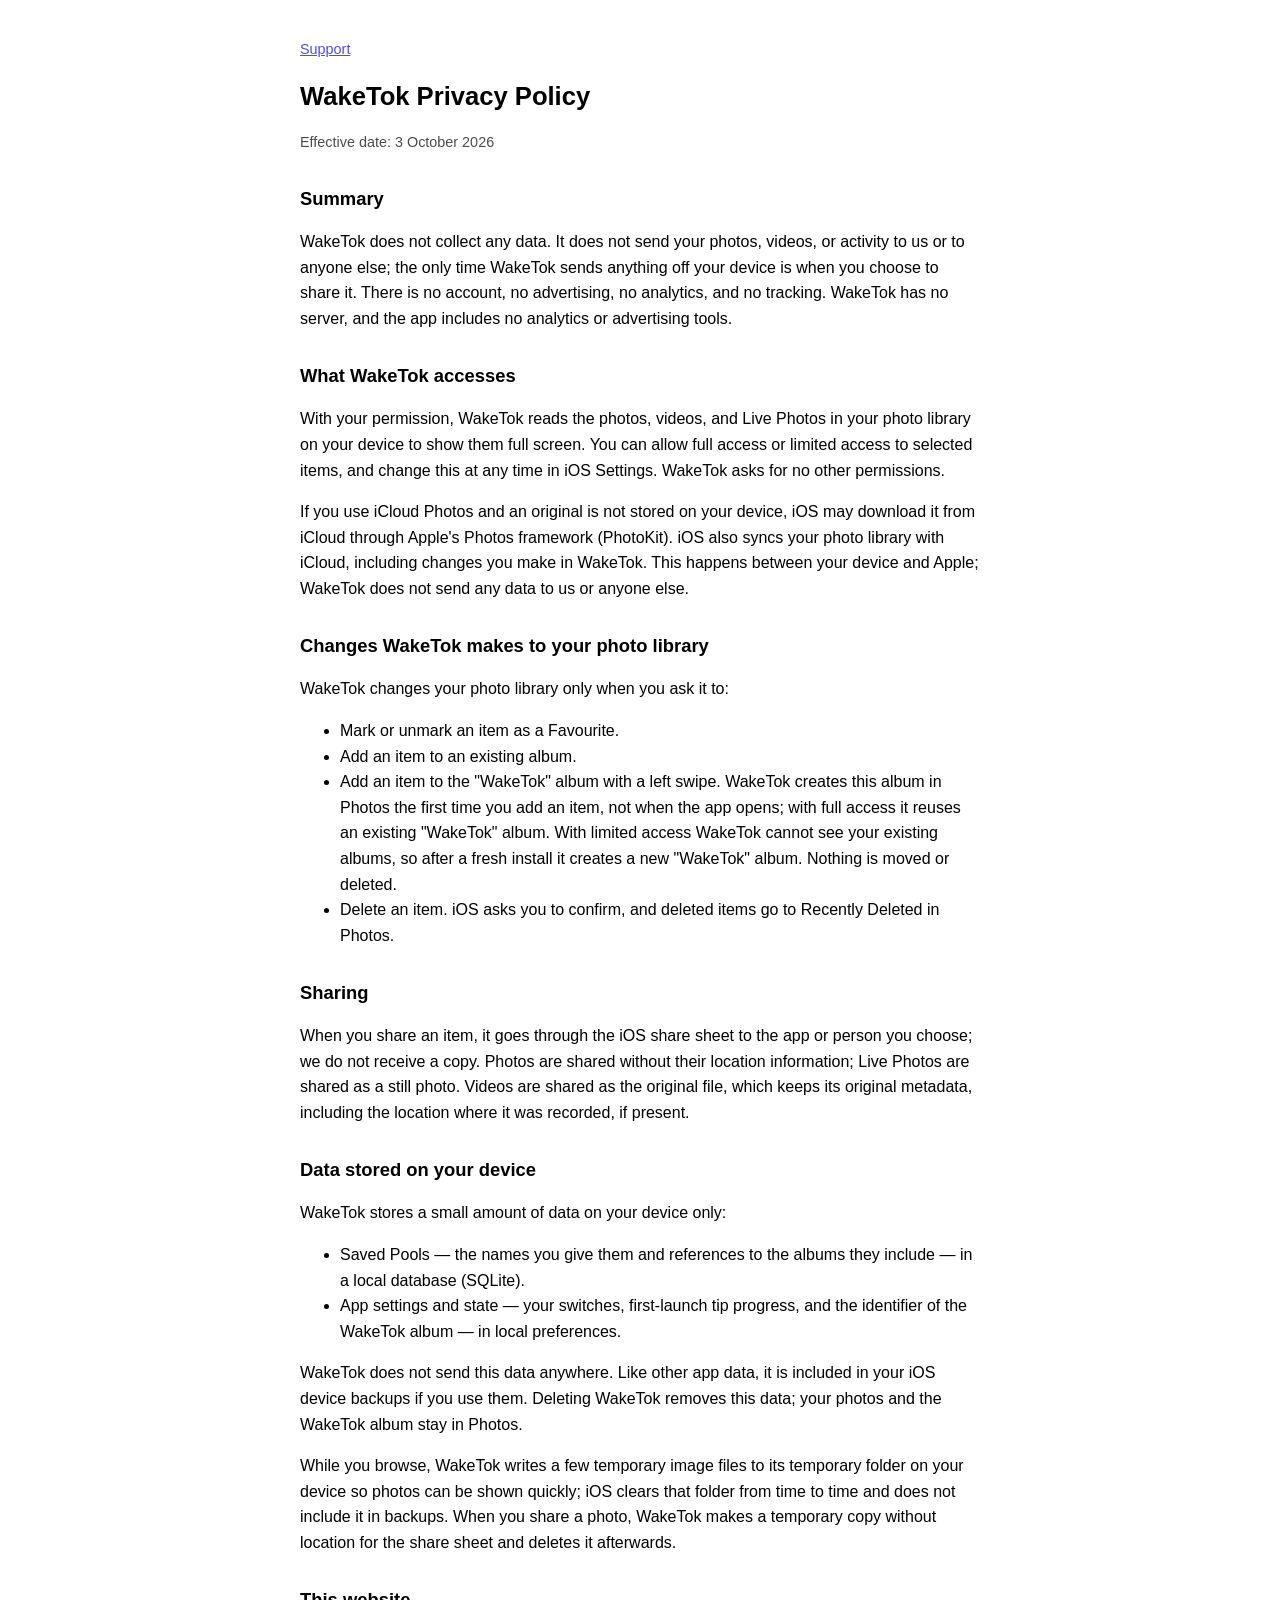
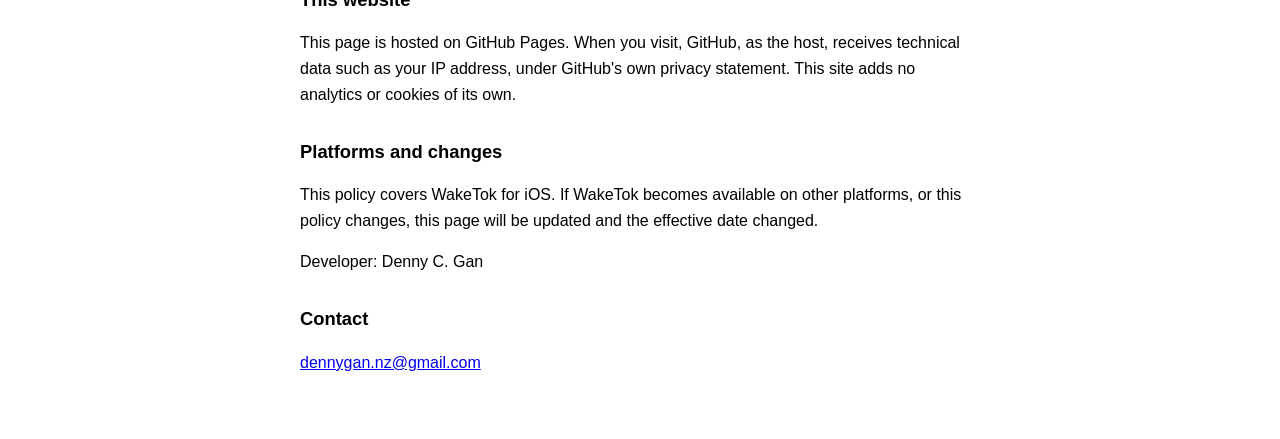
==== privacy/index.html @ 3687716e "Add privacy and support pages" ====
<!doctype html>
<html lang="en">
<head>
<meta charset="utf-8">
<meta name="viewport" content="width=device-width, initial-scale=1">
<title>WakeTok Privacy Policy</title>
<link rel="stylesheet" href="../style.css">
</head>
<body>
<main>
<p class="nav"><a href="../support/">Support</a></p>

<h1>WakeTok Privacy Policy</h1>
<p class="meta">Effective date: 3 October 2026</p>

<h2>Summary</h2>
<p>WakeTok does not collect any data. It does not send your photos, videos, or activity to us or to anyone else; the only time WakeTok sends anything off your device is when you choose to share it. There is no account, no advertising, no analytics, and no tracking. WakeTok has no server, and the app includes no analytics or advertising tools.</p>

<h2>What WakeTok accesses</h2>
<p>With your permission, WakeTok reads the photos, videos, and Live Photos in your photo library on your device to show them full screen. You can allow full access or limited access to selected items, and change this at any time in iOS Settings. WakeTok asks for no other permissions.</p>
<p>If you use iCloud Photos and an original is not stored on your device, iOS may download it from iCloud through Apple's Photos framework (PhotoKit). iOS also syncs your photo library with iCloud, including changes you make in WakeTok. This happens between your device and Apple; WakeTok does not send any data to us or anyone else.</p>

<h2>Changes WakeTok makes to your photo library</h2>
<p>WakeTok changes your photo library only when you ask it to:</p>
<ul>
<li>Mark or unmark an item as a Favourite.</li>
<li>Add an item to an existing album.</li>
<li>Add an item to the "WakeTok" album with a left swipe. WakeTok creates this album in Photos the first time you add an item, not when the app opens; with full access it reuses an existing "WakeTok" album. With limited access WakeTok cannot see your existing albums, so after a fresh install it creates a new "WakeTok" album. Nothing is moved or deleted.</li>
<li>Delete an item. iOS asks you to confirm, and deleted items go to Recently Deleted in Photos.</li>
</ul>

<h2>Sharing</h2>
<p>When you share an item, it goes through the iOS share sheet to the app or person you choose; we do not receive a copy. Photos are shared without their location information; Live Photos are shared as a still photo. Videos are shared as the original file, which keeps its original metadata, including the location where it was recorded, if present.</p>

<h2>Data stored on your device</h2>
<p>WakeTok stores a small amount of data on your device only:</p>
<ul>
<li>Saved Pools — the names you give them and references to the albums they include — in a local database (SQLite).</li>
<li>App settings and state — your switches, first-launch tip progress, and the identifier of the WakeTok album — in local preferences.</li>
</ul>
<p>WakeTok does not send this data anywhere. Like other app data, it is included in your iOS device backups if you use them. Deleting WakeTok removes this data; your photos and the WakeTok album stay in Photos.</p>
<p>While you browse, WakeTok writes a few temporary image files to its temporary folder on your device so photos can be shown quickly; iOS clears that folder from time to time and does not include it in backups. When you share a photo, WakeTok makes a temporary copy without location for the share sheet and deletes it afterwards.</p>

<h2>This website</h2>
<p>This page is hosted on GitHub Pages. When you visit, GitHub, as the host, receives technical data such as your IP address, under GitHub's own privacy statement. This site adds no analytics or cookies of its own.</p>

<h2>Platforms and changes</h2>
<p>This policy covers WakeTok for iOS. If WakeTok becomes available on other platforms, or this policy changes, this page will be updated and the effective date changed.</p>

<p>Developer: Denny C. Gan</p>

<h2>Contact</h2>
<p><a href="mailto:dennygan.nz@gmail.com">dennygan.nz@gmail.com</a></p>
</main>
</body>
</html>
---- style.css ----
:root { color-scheme: light dark; }
body { margin: 0; font: 16px/1.6 -apple-system, BlinkMacSystemFont, "Segoe UI", sans-serif; }
main { max-width: 680px; margin: 0 auto; padding: 24px 20px 48px; }
h1 { font-size: 1.6em; margin: 0.4em 0; }
h2 { font-size: 1.15em; margin-top: 1.6em; }
.meta, .nav { opacity: 0.7; font-size: 0.9em; }
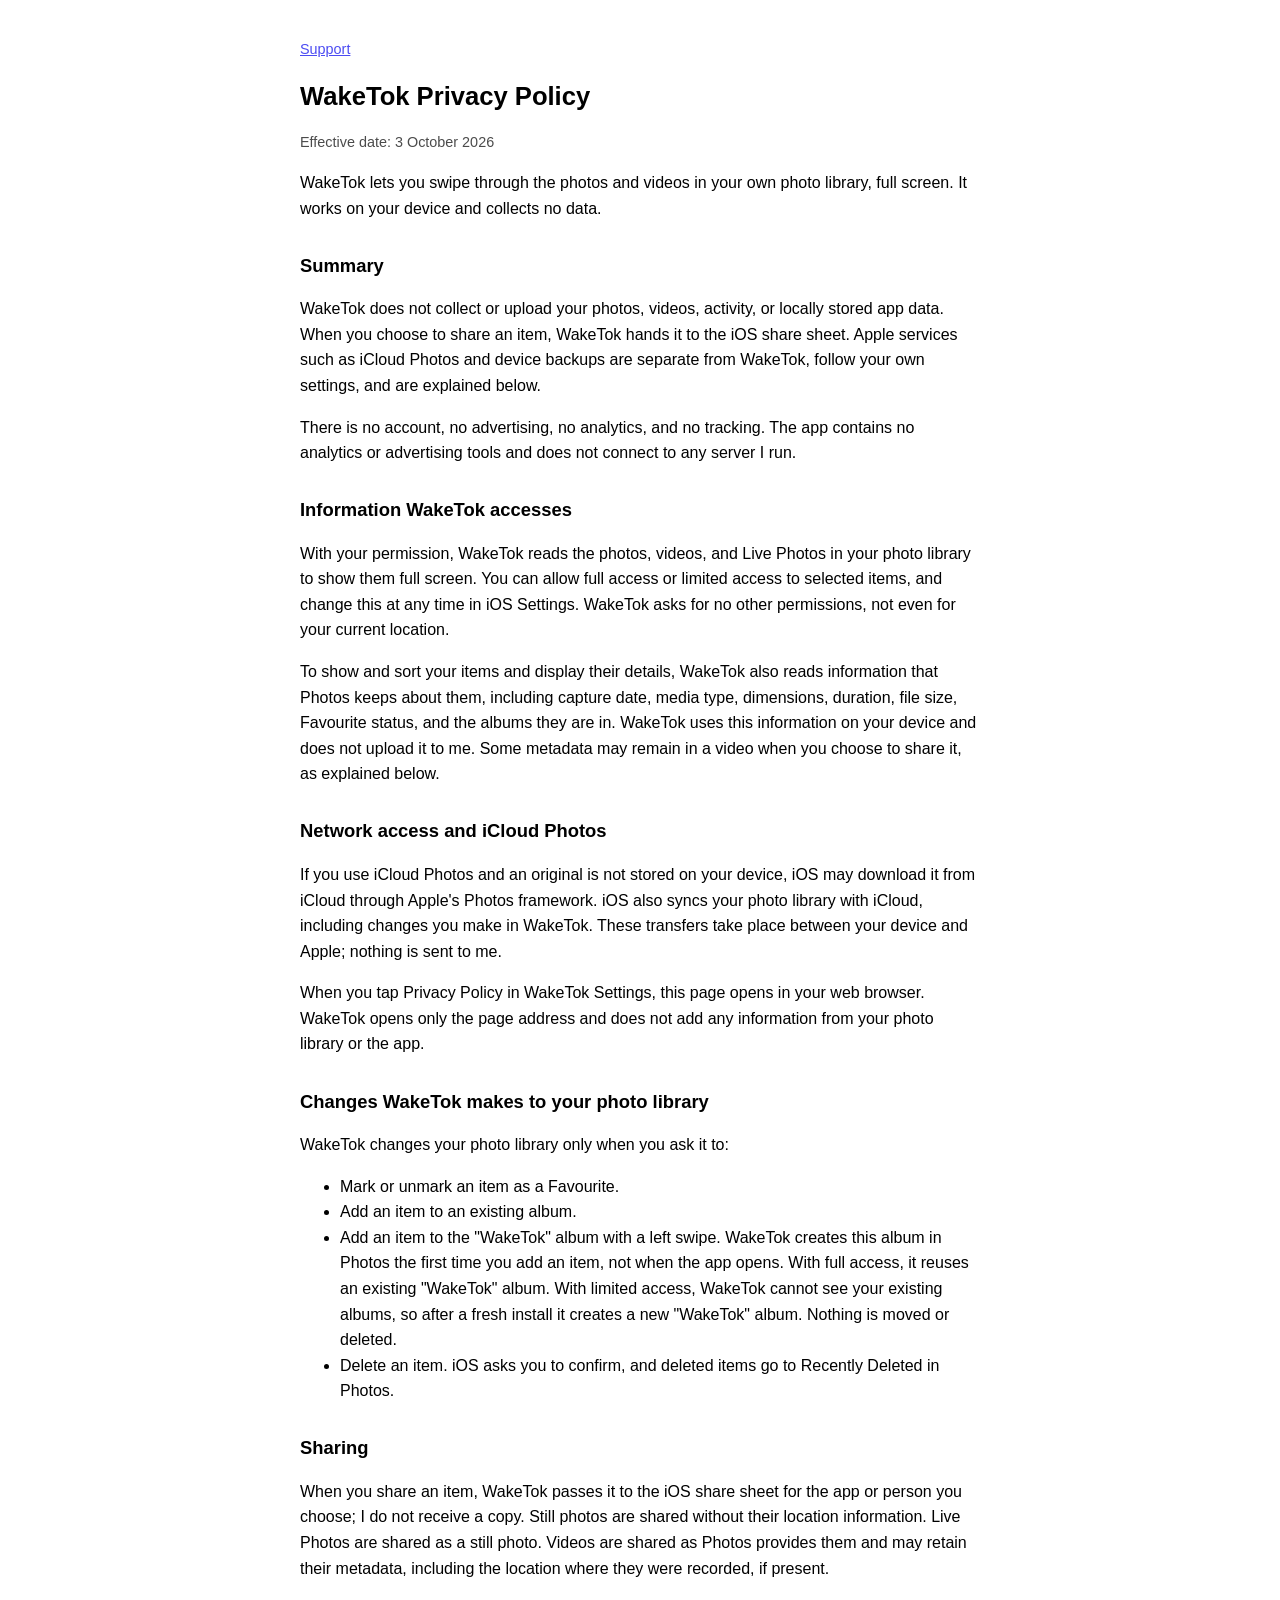
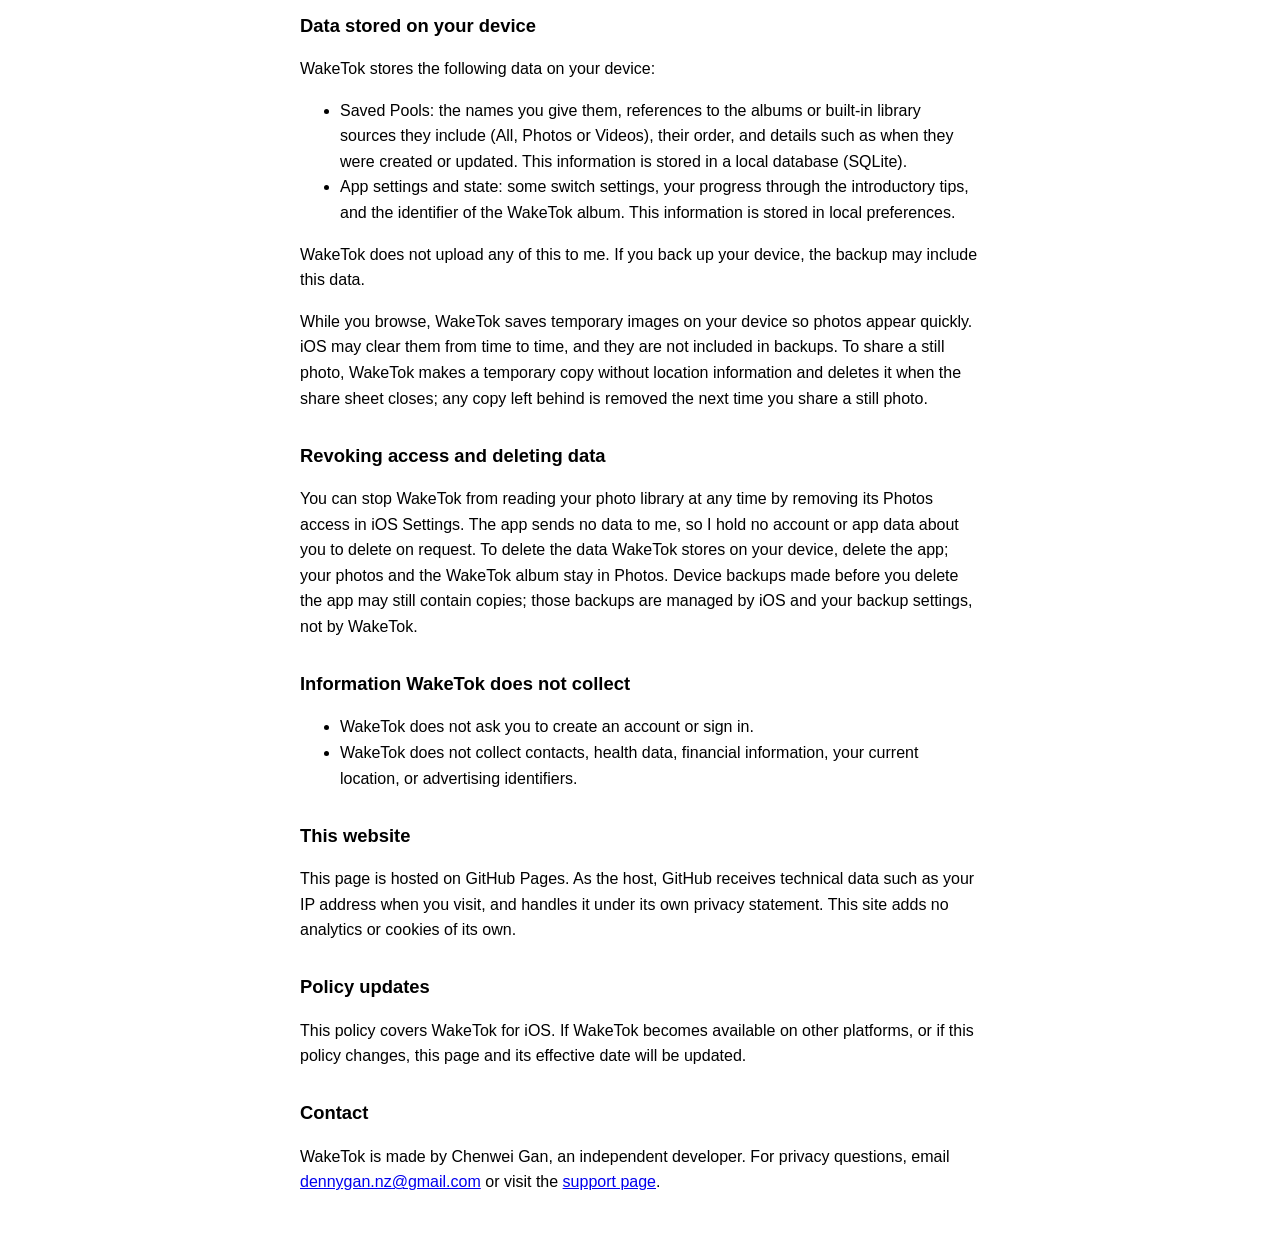
==== commit 32bdc141: "Rewrite the privacy policy and align the support page" ====
--- a/privacy/index.html
+++ b/privacy/index.html
@@ -13,44 +13,58 @@
 <h1>WakeTok Privacy Policy</h1>
 <p class="meta">Effective date: 3 October 2026</p>
 
+<p>WakeTok lets you swipe through the photos and videos in your own photo library, full screen. It works on your device and collects no data.</p>
+
 <h2>Summary</h2>
-<p>WakeTok does not collect any data. It does not send your photos, videos, or activity to us or to anyone else; the only time WakeTok sends anything off your device is when you choose to share it. There is no account, no advertising, no analytics, and no tracking. WakeTok has no server, and the app includes no analytics or advertising tools.</p>
+<p>WakeTok does not collect or upload your photos, videos, activity, or locally stored app data. When you choose to share an item, WakeTok hands it to the iOS share sheet. Apple services such as iCloud Photos and device backups are separate from WakeTok, follow your own settings, and are explained below.</p>
+<p>There is no account, no advertising, no analytics, and no tracking. The app contains no analytics or advertising tools and does not connect to any server I run.</p>
 
-<h2>What WakeTok accesses</h2>
-<p>With your permission, WakeTok reads the photos, videos, and Live Photos in your photo library on your device to show them full screen. You can allow full access or limited access to selected items, and change this at any time in iOS Settings. WakeTok asks for no other permissions.</p>
-<p>If you use iCloud Photos and an original is not stored on your device, iOS may download it from iCloud through Apple's Photos framework (PhotoKit). iOS also syncs your photo library with iCloud, including changes you make in WakeTok. This happens between your device and Apple; WakeTok does not send any data to us or anyone else.</p>
+<h2>Information WakeTok accesses</h2>
+<p>With your permission, WakeTok reads the photos, videos, and Live Photos in your photo library to show them full screen. You can allow full access or limited access to selected items, and change this at any time in iOS Settings. WakeTok asks for no other permissions, not even for your current location.</p>
+<p>To show and sort your items and display their details, WakeTok also reads information that Photos keeps about them, including capture date, media type, dimensions, duration, file size, Favourite status, and the albums they are in. WakeTok uses this information on your device and does not upload it to me. Some metadata may remain in a video when you choose to share it, as explained below.</p>
+
+<h2>Network access and iCloud Photos</h2>
+<p>If you use iCloud Photos and an original is not stored on your device, iOS may download it from iCloud through Apple's Photos framework. iOS also syncs your photo library with iCloud, including changes you make in WakeTok. These transfers take place between your device and Apple; nothing is sent to me.</p>
+<p>When you tap Privacy Policy in WakeTok Settings, this page opens in your web browser. WakeTok opens only the page address and does not add any information from your photo library or the app.</p>
 
 <h2>Changes WakeTok makes to your photo library</h2>
 <p>WakeTok changes your photo library only when you ask it to:</p>
 <ul>
 <li>Mark or unmark an item as a Favourite.</li>
 <li>Add an item to an existing album.</li>
-<li>Add an item to the "WakeTok" album with a left swipe. WakeTok creates this album in Photos the first time you add an item, not when the app opens; with full access it reuses an existing "WakeTok" album. With limited access WakeTok cannot see your existing albums, so after a fresh install it creates a new "WakeTok" album. Nothing is moved or deleted.</li>
+<li>Add an item to the "WakeTok" album with a left swipe. WakeTok creates this album in Photos the first time you add an item, not when the app opens. With full access, it reuses an existing "WakeTok" album. With limited access, WakeTok cannot see your existing albums, so after a fresh install it creates a new "WakeTok" album. Nothing is moved or deleted.</li>
 <li>Delete an item. iOS asks you to confirm, and deleted items go to Recently Deleted in Photos.</li>
 </ul>
 
 <h2>Sharing</h2>
-<p>When you share an item, it goes through the iOS share sheet to the app or person you choose; we do not receive a copy. Photos are shared without their location information; Live Photos are shared as a still photo. Videos are shared as the original file, which keeps its original metadata, including the location where it was recorded, if present.</p>
+<p>When you share an item, WakeTok passes it to the iOS share sheet for the app or person you choose; I do not receive a copy. Still photos are shared without their location information. Live Photos are shared as a still photo. Videos are shared as Photos provides them and may retain their metadata, including the location where they were recorded, if present.</p>
 
 <h2>Data stored on your device</h2>
-<p>WakeTok stores a small amount of data on your device only:</p>
+<p>WakeTok stores the following data on your device:</p>
 <ul>
-<li>Saved Pools — the names you give them and references to the albums they include — in a local database (SQLite).</li>
-<li>App settings and state — your switches, first-launch tip progress, and the identifier of the WakeTok album — in local preferences.</li>
+<li>Saved Pools: the names you give them, references to the albums or built-in library sources they include (All, Photos or Videos), their order, and details such as when they were created or updated. This information is stored in a local database (SQLite).</li>
+<li>App settings and state: some switch settings, your progress through the introductory tips, and the identifier of the WakeTok album. This information is stored in local preferences.</li>
 </ul>
-<p>WakeTok does not send this data anywhere. Like other app data, it is included in your iOS device backups if you use them. Deleting WakeTok removes this data; your photos and the WakeTok album stay in Photos.</p>
-<p>While you browse, WakeTok writes a few temporary image files to its temporary folder on your device so photos can be shown quickly; iOS clears that folder from time to time and does not include it in backups. When you share a photo, WakeTok makes a temporary copy without location for the share sheet and deletes it afterwards.</p>
+<p>WakeTok does not upload any of this to me. If you back up your device, the backup may include this data.</p>
+<p>While you browse, WakeTok saves temporary images on your device so photos appear quickly. iOS may clear them from time to time, and they are not included in backups. To share a still photo, WakeTok makes a temporary copy without location information and deletes it when the share sheet closes; any copy left behind is removed the next time you share a still photo.</p>
+
+<h2>Revoking access and deleting data</h2>
+<p>You can stop WakeTok from reading your photo library at any time by removing its Photos access in iOS Settings. The app sends no data to me, so I hold no account or app data about you to delete on request. To delete the data WakeTok stores on your device, delete the app; your photos and the WakeTok album stay in Photos. Device backups made before you delete the app may still contain copies; those backups are managed by iOS and your backup settings, not by WakeTok.</p>
+
+<h2>Information WakeTok does not collect</h2>
+<ul>
+<li>WakeTok does not ask you to create an account or sign in.</li>
+<li>WakeTok does not collect contacts, health data, financial information, your current location, or advertising identifiers.</li>
+</ul>
 
 <h2>This website</h2>
-<p>This page is hosted on GitHub Pages. When you visit, GitHub, as the host, receives technical data such as your IP address, under GitHub's own privacy statement. This site adds no analytics or cookies of its own.</p>
+<p>This page is hosted on GitHub Pages. As the host, GitHub receives technical data such as your IP address when you visit, and handles it under its own privacy statement. This site adds no analytics or cookies of its own.</p>
 
-<h2>Platforms and changes</h2>
-<p>This policy covers WakeTok for iOS. If WakeTok becomes available on other platforms, or this policy changes, this page will be updated and the effective date changed.</p>
-
-<p>Developer: Denny C. Gan</p>
+<h2>Policy updates</h2>
+<p>This policy covers WakeTok for iOS. If WakeTok becomes available on other platforms, or if this policy changes, this page and its effective date will be updated.</p>
 
 <h2>Contact</h2>
-<p><a href="mailto:dennygan.nz@gmail.com">dennygan.nz@gmail.com</a></p>
+<p>WakeTok is made by Chenwei Gan, an independent developer. For privacy questions, email <a href="mailto:dennygan.nz@gmail.com">dennygan.nz@gmail.com</a> or visit the <a href="../support/">support page</a>.</p>
 </main>
 </body>
 </html>
